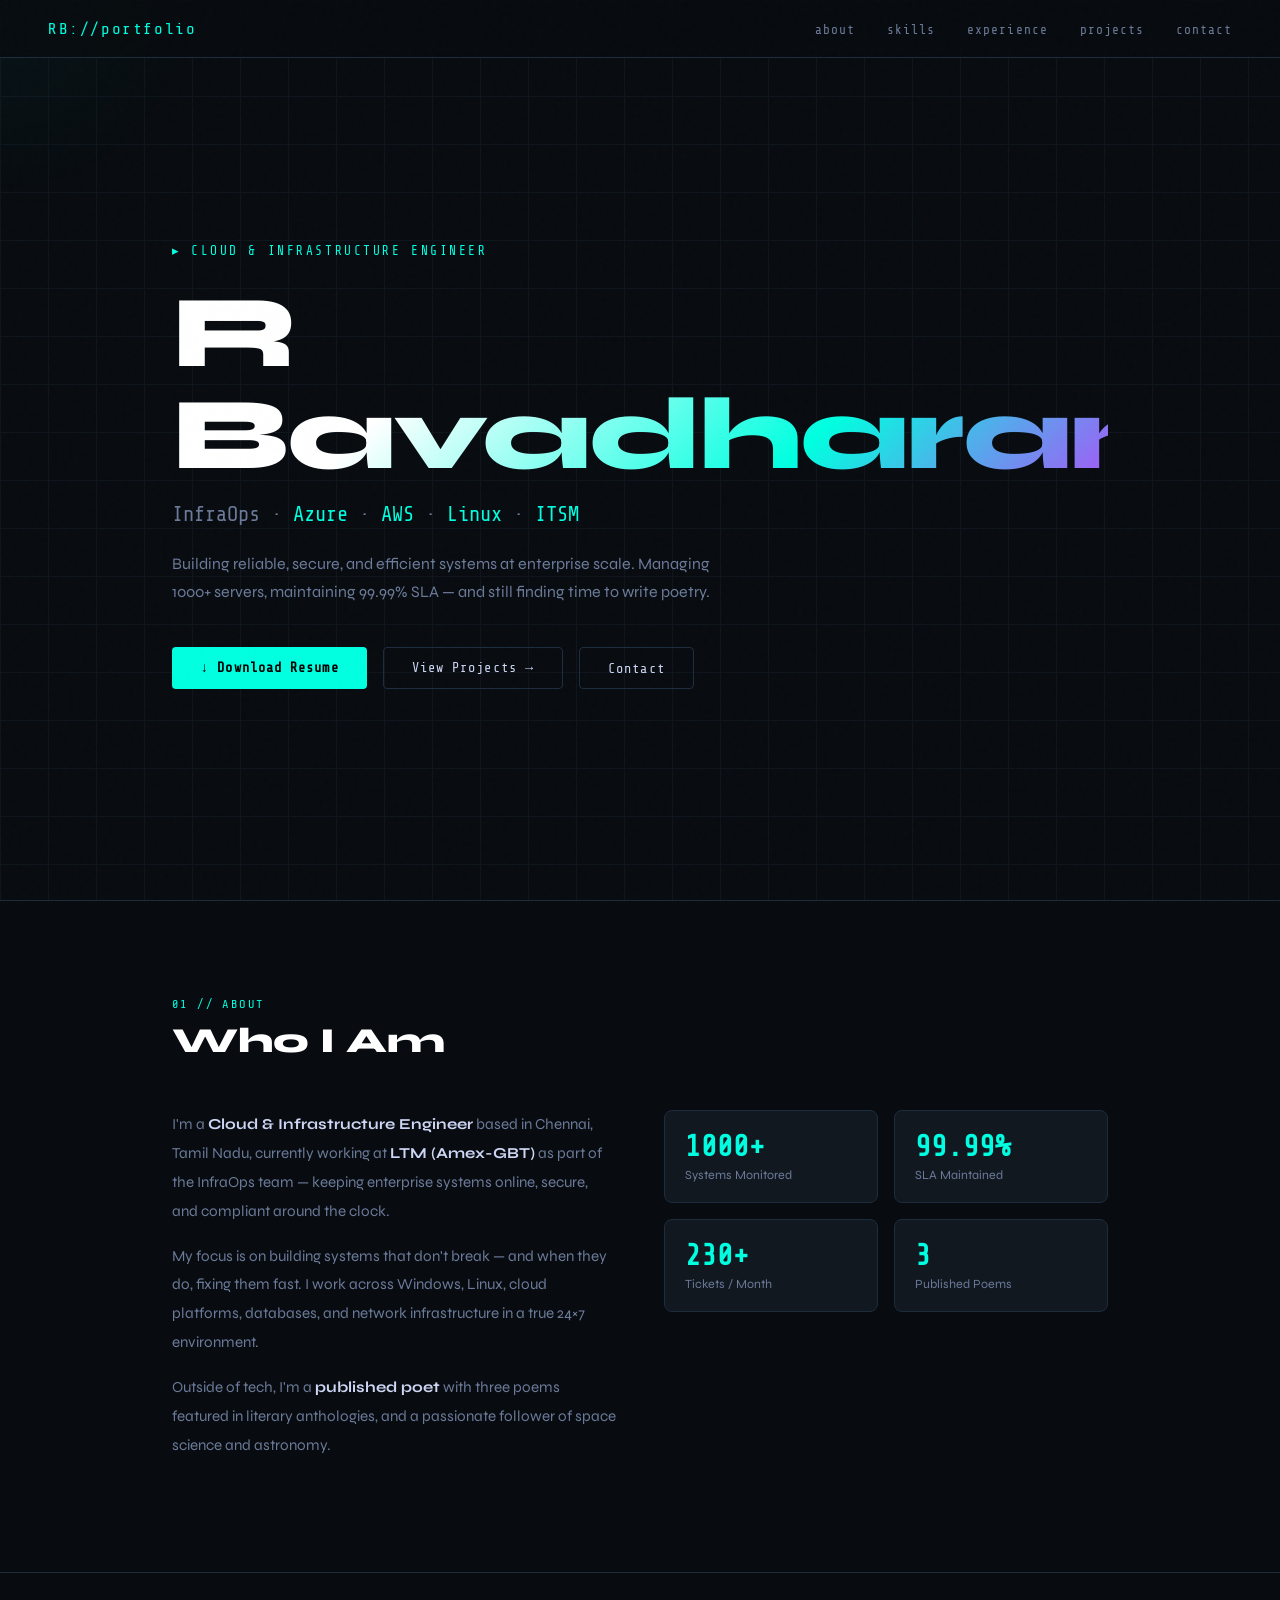
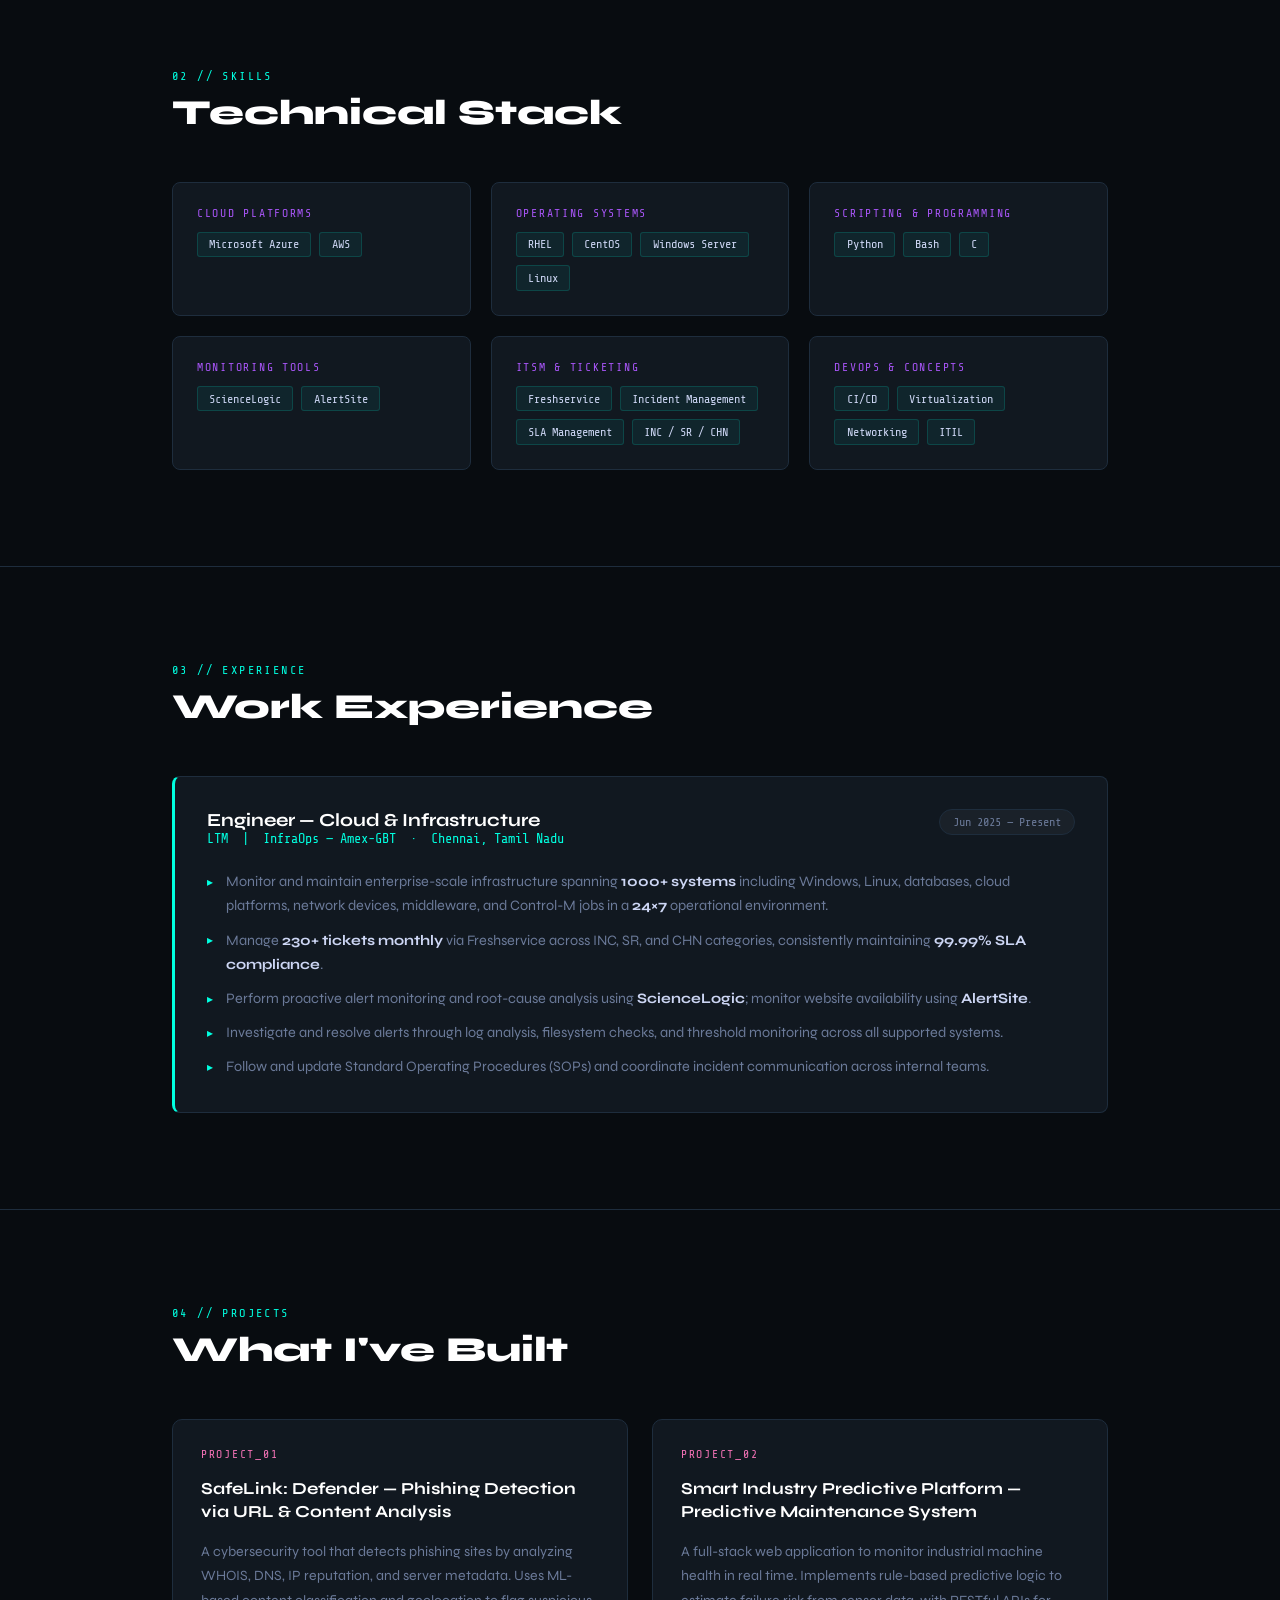
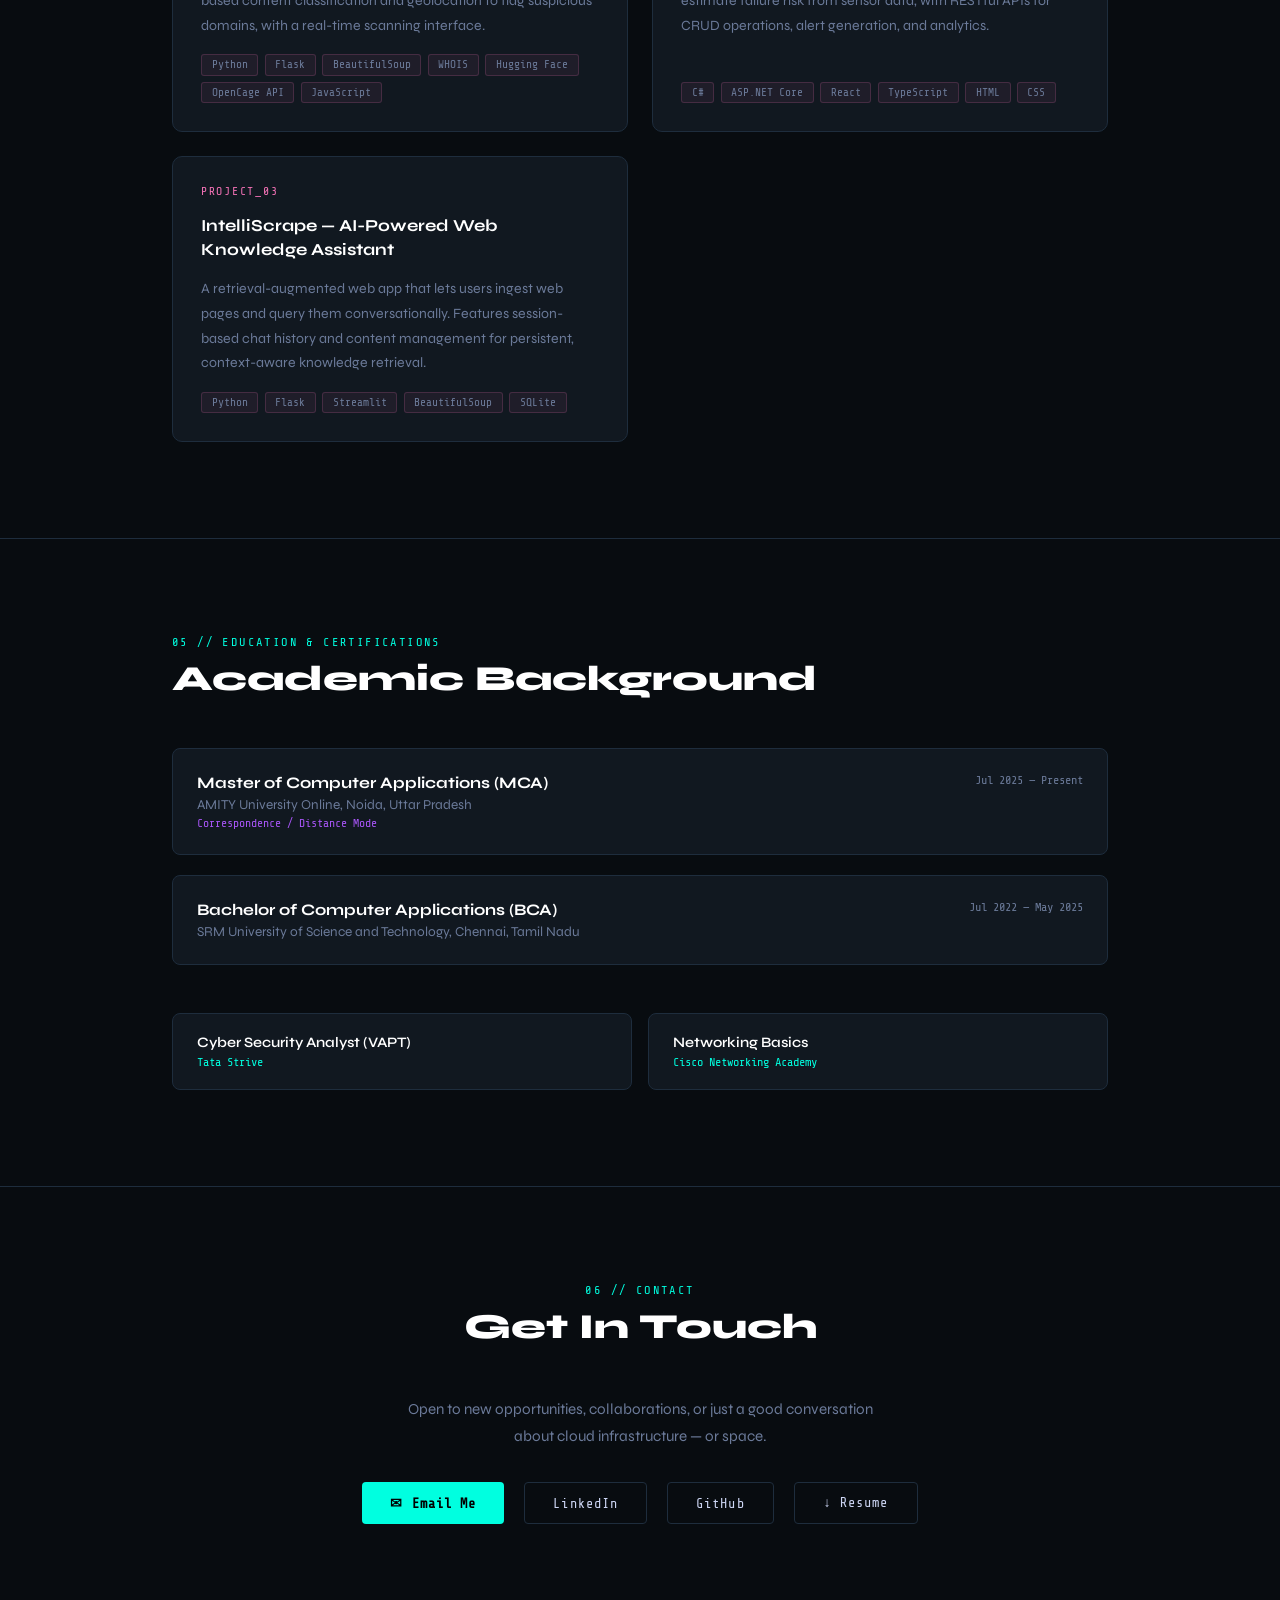
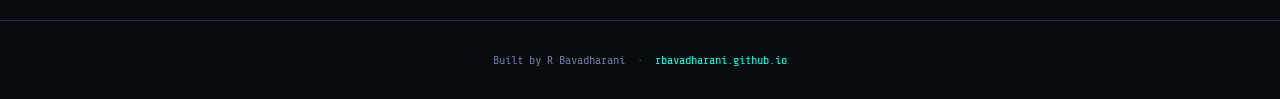
==== portfolio.html @ 6b138f5b "Initial portfolio commit" ====
<!DOCTYPE html>
<html lang="en">
<head>
  <meta charset="UTF-8" />
  <meta name="viewport" content="width=device-width, initial-scale=1.0"/>
  <title>R Bavadharani — Cloud & Infra Engineer</title>
  <link href="https://fonts.googleapis.com/css2?family=Share+Tech+Mono&family=Syne:wght@400;600;700;800&display=swap" rel="stylesheet"/>
  <style>
    :root {
      --bg:       #080c10;
      --surface:  #0d1117;
      --card:     #111820;
      --border:   #1e2d3d;
      --cyan:     #00ffe0;
      --purple:   #a855f7;
      --pink:     #f472b6;
      --text:     #cdd6f4;
      --muted:    #6b7a99;
      --mono:     'Share Tech Mono', monospace;
      --sans:     'Syne', sans-serif;
    }

    *, *::before, *::after { box-sizing: border-box; margin: 0; padding: 0; }

    html { scroll-behavior: smooth; }

    body {
      background: var(--bg);
      color: var(--text);
      font-family: var(--sans);
      overflow-x: hidden;
    }

    /* ── NOISE OVERLAY ── */
    body::before {
      content: '';
      position: fixed;
      inset: 0;
      background-image: url("data:image/svg+xml,%3Csvg viewBox='0 0 200 200' xmlns='http://www.w3.org/2000/svg'%3E%3Cfilter id='n'%3E%3CfeTurbulence type='fractalNoise' baseFrequency='0.9' numOctaves='4' stitchTiles='stitch'/%3E%3C/filter%3E%3Crect width='100%25' height='100%25' filter='url(%23n)' opacity='0.04'/%3E%3C/svg%3E");
      pointer-events: none;
      z-index: 999;
      opacity: 0.4;
    }

    /* ── GRID BG ── */
    body::after {
      content: '';
      position: fixed;
      inset: 0;
      background-image:
        linear-gradient(var(--border) 1px, transparent 1px),
        linear-gradient(90deg, var(--border) 1px, transparent 1px);
      background-size: 48px 48px;
      opacity: 0.3;
      pointer-events: none;
      z-index: 0;
    }

    /* ── NAV ── */
    nav {
      position: fixed;
      top: 0; left: 0; right: 0;
      z-index: 100;
      display: flex;
      justify-content: space-between;
      align-items: center;
      padding: 1.2rem 3rem;
      background: rgba(8,12,16,0.85);
      backdrop-filter: blur(12px);
      border-bottom: 1px solid var(--border);
    }

    .nav-logo {
      font-family: var(--mono);
      font-size: 1rem;
      color: var(--cyan);
      letter-spacing: 0.1em;
    }

    .nav-links { display: flex; gap: 2rem; list-style: none; }
    .nav-links a {
      font-family: var(--mono);
      font-size: 0.8rem;
      color: var(--muted);
      text-decoration: none;
      letter-spacing: 0.08em;
      transition: color 0.2s;
    }
    .nav-links a:hover { color: var(--cyan); }

    /* ── SECTIONS ── */
    section {
      position: relative;
      z-index: 1;
      max-width: 1000px;
      margin: 0 auto;
      padding: 6rem 2rem;
    }

    /* ── HERO ── */
    #hero {
      min-height: 100vh;
      display: flex;
      flex-direction: column;
      justify-content: center;
      padding-top: 8rem;
    }

    .hero-tag {
      font-family: var(--mono);
      font-size: 0.8rem;
      color: var(--cyan);
      letter-spacing: 0.2em;
      text-transform: uppercase;
      margin-bottom: 1.5rem;
      opacity: 0;
      animation: fadeUp 0.6s 0.2s forwards;
    }

    .hero-name {
      font-size: clamp(3rem, 8vw, 6.5rem);
      font-weight: 800;
      line-height: 1;
      letter-spacing: -0.02em;
      background: linear-gradient(135deg, #fff 30%, var(--cyan) 70%, var(--purple) 100%);
      -webkit-background-clip: text;
      -webkit-text-fill-color: transparent;
      background-clip: text;
      opacity: 0;
      animation: fadeUp 0.6s 0.4s forwards;
    }

    .hero-title {
      font-family: var(--mono);
      font-size: clamp(1rem, 2.5vw, 1.3rem);
      color: var(--muted);
      margin-top: 1rem;
      opacity: 0;
      animation: fadeUp 0.6s 0.6s forwards;
    }

    .hero-title span { color: var(--cyan); }

    .hero-desc {
      max-width: 560px;
      font-size: 1rem;
      line-height: 1.8;
      color: var(--muted);
      margin-top: 1.5rem;
      opacity: 0;
      animation: fadeUp 0.6s 0.8s forwards;
    }

    .hero-cta {
      display: flex;
      gap: 1rem;
      margin-top: 2.5rem;
      flex-wrap: wrap;
      opacity: 0;
      animation: fadeUp 0.6s 1s forwards;
    }

    .btn {
      font-family: var(--mono);
      font-size: 0.85rem;
      letter-spacing: 0.08em;
      padding: 0.75rem 1.75rem;
      border-radius: 4px;
      text-decoration: none;
      transition: all 0.25s;
      display: inline-flex;
      align-items: center;
      gap: 0.5rem;
    }

    .btn-primary {
      background: var(--cyan);
      color: #000;
      font-weight: 700;
    }
    .btn-primary:hover {
      background: #fff;
      box-shadow: 0 0 24px rgba(0,255,224,0.4);
      transform: translateY(-2px);
    }

    .btn-outline {
      border: 1px solid var(--border);
      color: var(--text);
      background: transparent;
    }
    .btn-outline:hover {
      border-color: var(--cyan);
      color: var(--cyan);
      transform: translateY(-2px);
    }

    /* ── SECTION HEADER ── */
    .section-label {
      font-family: var(--mono);
      font-size: 0.75rem;
      color: var(--cyan);
      letter-spacing: 0.2em;
      text-transform: uppercase;
      margin-bottom: 0.5rem;
    }

    .section-title {
      font-size: 2.2rem;
      font-weight: 800;
      color: #fff;
      margin-bottom: 3rem;
    }

    /* ── ABOUT ── */
    .about-grid {
      display: grid;
      grid-template-columns: 1fr 1fr;
      gap: 3rem;
      align-items: start;
    }

    .about-text p {
      color: var(--muted);
      line-height: 1.9;
      font-size: 0.95rem;
      margin-bottom: 1rem;
    }

    .about-text p strong { color: var(--text); }

    .stats-grid {
      display: grid;
      grid-template-columns: 1fr 1fr;
      gap: 1rem;
    }

    .stat-card {
      background: var(--card);
      border: 1px solid var(--border);
      border-radius: 8px;
      padding: 1.25rem;
      transition: border-color 0.2s;
    }
    .stat-card:hover { border-color: var(--cyan); }

    .stat-number {
      font-family: var(--mono);
      font-size: 1.8rem;
      color: var(--cyan);
      font-weight: 700;
    }

    .stat-label {
      font-size: 0.78rem;
      color: var(--muted);
      margin-top: 0.25rem;
    }

    /* ── SKILLS ── */
    .skills-grid {
      display: grid;
      grid-template-columns: repeat(auto-fit, minmax(280px, 1fr));
      gap: 1.25rem;
    }

    .skill-card {
      background: var(--card);
      border: 1px solid var(--border);
      border-radius: 8px;
      padding: 1.5rem;
      transition: all 0.25s;
    }
    .skill-card:hover {
      border-color: var(--purple);
      transform: translateY(-3px);
      box-shadow: 0 8px 32px rgba(168,85,247,0.1);
    }

    .skill-category {
      font-family: var(--mono);
      font-size: 0.72rem;
      color: var(--purple);
      letter-spacing: 0.15em;
      text-transform: uppercase;
      margin-bottom: 0.75rem;
    }

    .skill-tags {
      display: flex;
      flex-wrap: wrap;
      gap: 0.5rem;
    }

    .tag {
      font-family: var(--mono);
      font-size: 0.75rem;
      padding: 0.3rem 0.7rem;
      background: rgba(0,255,224,0.06);
      border: 1px solid rgba(0,255,224,0.15);
      border-radius: 3px;
      color: var(--text);
    }

    /* ── EXPERIENCE ── */
    .exp-card {
      background: var(--card);
      border: 1px solid var(--border);
      border-left: 3px solid var(--cyan);
      border-radius: 8px;
      padding: 2rem;
      transition: box-shadow 0.25s;
    }
    .exp-card:hover {
      box-shadow: 0 0 40px rgba(0,255,224,0.06);
    }

    .exp-header {
      display: flex;
      justify-content: space-between;
      align-items: flex-start;
      flex-wrap: wrap;
      gap: 0.5rem;
      margin-bottom: 0.5rem;
    }

    .exp-role { font-size: 1.15rem; font-weight: 700; color: #fff; }
    .exp-company { font-family: var(--mono); font-size: 0.85rem; color: var(--cyan); margin-bottom: 1rem; }
    .exp-date {
      font-family: var(--mono);
      font-size: 0.75rem;
      color: var(--muted);
      background: rgba(255,255,255,0.04);
      padding: 0.3rem 0.8rem;
      border-radius: 20px;
      border: 1px solid var(--border);
      white-space: nowrap;
    }

    .exp-list { list-style: none; display: flex; flex-direction: column; gap: 0.6rem; }
    .exp-list li {
      font-size: 0.9rem;
      color: var(--muted);
      padding-left: 1.2rem;
      position: relative;
      line-height: 1.7;
    }
    .exp-list li::before {
      content: '▸';
      position: absolute;
      left: 0;
      color: var(--cyan);
      font-size: 0.75rem;
      top: 0.1rem;
    }
    .exp-list li strong { color: var(--text); }

    /* ── PROJECTS ── */
    .projects-grid {
      display: grid;
      grid-template-columns: repeat(auto-fit, minmax(300px, 1fr));
      gap: 1.5rem;
    }

    .project-card {
      background: var(--card);
      border: 1px solid var(--border);
      border-radius: 10px;
      padding: 1.75rem;
      display: flex;
      flex-direction: column;
      gap: 1rem;
      transition: all 0.25s;
    }
    .project-card:hover {
      border-color: var(--pink);
      transform: translateY(-4px);
      box-shadow: 0 12px 40px rgba(244,114,182,0.08);
    }

    .project-num {
      font-family: var(--mono);
      font-size: 0.72rem;
      color: var(--pink);
      letter-spacing: 0.15em;
    }

    .project-name {
      font-size: 1.05rem;
      font-weight: 700;
      color: #fff;
      line-height: 1.4;
    }

    .project-desc {
      font-size: 0.88rem;
      color: var(--muted);
      line-height: 1.75;
      flex: 1;
    }

    .project-stack {
      display: flex;
      flex-wrap: wrap;
      gap: 0.4rem;
    }

    .stack-tag {
      font-family: var(--mono);
      font-size: 0.7rem;
      padding: 0.2rem 0.6rem;
      background: rgba(244,114,182,0.06);
      border: 1px solid rgba(244,114,182,0.18);
      border-radius: 3px;
      color: var(--muted);
    }

    /* ── EDUCATION & CERTS ── */
    .edu-grid { display: grid; gap: 1.25rem; }

    .edu-card {
      background: var(--card);
      border: 1px solid var(--border);
      border-radius: 8px;
      padding: 1.5rem;
      display: flex;
      justify-content: space-between;
      align-items: flex-start;
      flex-wrap: wrap;
      gap: 0.75rem;
      transition: border-color 0.2s;
    }
    .edu-card:hover { border-color: var(--purple); }

    .edu-degree { font-size: 1rem; font-weight: 700; color: #fff; }
    .edu-school { font-size: 0.85rem; color: var(--muted); margin-top: 0.2rem; }
    .edu-note { font-family: var(--mono); font-size: 0.72rem; color: var(--purple); margin-top: 0.3rem; }
    .edu-date {
      font-family: var(--mono);
      font-size: 0.75rem;
      color: var(--muted);
      white-space: nowrap;
    }

    .cert-grid { display: grid; grid-template-columns: 1fr 1fr; gap: 1rem; margin-top: 3rem; }

    .cert-card {
      background: var(--card);
      border: 1px solid var(--border);
      border-radius: 8px;
      padding: 1.25rem 1.5rem;
      transition: border-color 0.2s;
    }
    .cert-card:hover { border-color: var(--cyan); }
    .cert-name { font-size: 0.9rem; font-weight: 600; color: #fff; }
    .cert-issuer { font-family: var(--mono); font-size: 0.75rem; color: var(--cyan); margin-top: 0.25rem; }

    /* ── CONTACT ── */
    #contact { text-align: center; }

    .contact-links {
      display: flex;
      justify-content: center;
      gap: 1.25rem;
      flex-wrap: wrap;
      margin-top: 2rem;
    }

    /* ── FOOTER ── */
    footer {
      position: relative;
      z-index: 1;
      text-align: center;
      padding: 2rem;
      border-top: 1px solid var(--border);
      font-family: var(--mono);
      font-size: 0.75rem;
      color: var(--muted);
    }

    /* ── DIVIDER ── */
    .divider {
      border: none;
      border-top: 1px solid var(--border);
      margin: 0;
    }

    /* ── ANIMATIONS ── */
    @keyframes fadeUp {
      from { opacity: 0; transform: translateY(20px); }
      to   { opacity: 1; transform: translateY(0); }
    }

    .reveal {
      opacity: 0;
      transform: translateY(24px);
      transition: opacity 0.6s ease, transform 0.6s ease;
    }
    .reveal.visible {
      opacity: 1;
      transform: translateY(0);
    }

    /* ── GLOW CURSOR ── */
    .glow {
      position: fixed;
      width: 400px; height: 400px;
      border-radius: 50%;
      background: radial-gradient(circle, rgba(0,255,224,0.04) 0%, transparent 70%);
      pointer-events: none;
      transform: translate(-50%, -50%);
      z-index: 0;
      transition: left 0.12s, top 0.12s;
    }

    /* ── RESPONSIVE ── */
    @media (max-width: 700px) {
      nav { padding: 1rem 1.5rem; }
      .nav-links { gap: 1rem; }
      .about-grid { grid-template-columns: 1fr; }
      .cert-grid { grid-template-columns: 1fr; }
      .stats-grid { grid-template-columns: 1fr 1fr; }
    }
  </style>
</head>
<body>

<div class="glow" id="glow"></div>

<!-- NAV -->
<nav>
  <div class="nav-logo">RB://portfolio</div>
  <ul class="nav-links">
    <li><a href="#about">about</a></li>
    <li><a href="#skills">skills</a></li>
    <li><a href="#experience">experience</a></li>
    <li><a href="#projects">projects</a></li>
    <li><a href="#contact">contact</a></li>
  </ul>
</nav>

<!-- HERO -->
<section id="hero">
  <p class="hero-tag">&#x25B8; Cloud & Infrastructure Engineer</p>
  <h1 class="hero-name">R Bavadharani</h1>
  <p class="hero-title">InfraOps · <span>Azure</span> · <span>AWS</span> · <span>Linux</span> · <span>ITSM</span></p>
  <p class="hero-desc">
    Building reliable, secure, and efficient systems at enterprise scale.
    Managing 1000+ servers, maintaining 99.99% SLA — and still finding time to write poetry.
  </p>
  <div class="hero-cta">
    <a href="R_Bavadharani_Resume.pdf" download class="btn btn-primary">↓ Download Resume</a>
    <a href="#projects" class="btn btn-outline">View Projects →</a>
    <a href="#contact" class="btn btn-outline">Contact</a>
  </div>
</section>

<hr class="divider"/>

<!-- ABOUT -->
<section id="about">
  <p class="section-label">01 // about</p>
  <h2 class="section-title reveal">Who I Am</h2>
  <div class="about-grid reveal">
    <div class="about-text">
      <p>I'm a <strong>Cloud & Infrastructure Engineer</strong> based in Chennai, Tamil Nadu, currently working at <strong>LTM (Amex-GBT)</strong> as part of the InfraOps team — keeping enterprise systems online, secure, and compliant around the clock.</p>
      <p>My focus is on building systems that don't break — and when they do, fixing them fast. I work across Windows, Linux, cloud platforms, databases, and network infrastructure in a true 24×7 environment.</p>
      <p>Outside of tech, I'm a <strong>published poet</strong> with three poems featured in literary anthologies, and a passionate follower of space science and astronomy.</p>
    </div>
    <div class="stats-grid">
      <div class="stat-card">
        <div class="stat-number">1000+</div>
        <div class="stat-label">Systems Monitored</div>
      </div>
      <div class="stat-card">
        <div class="stat-number">99.99%</div>
        <div class="stat-label">SLA Maintained</div>
      </div>
      <div class="stat-card">
        <div class="stat-number">230+</div>
        <div class="stat-label">Tickets / Month</div>
      </div>
      <div class="stat-card">
        <div class="stat-number">3</div>
        <div class="stat-label">Published Poems</div>
      </div>
    </div>
  </div>
</section>

<hr class="divider"/>

<!-- SKILLS -->
<section id="skills">
  <p class="section-label">02 // skills</p>
  <h2 class="section-title reveal">Technical Stack</h2>
  <div class="skills-grid">
    <div class="skill-card reveal">
      <div class="skill-category">Cloud Platforms</div>
      <div class="skill-tags">
        <span class="tag">Microsoft Azure</span>
        <span class="tag">AWS</span>
      </div>
    </div>
    <div class="skill-card reveal">
      <div class="skill-category">Operating Systems</div>
      <div class="skill-tags">
        <span class="tag">RHEL</span>
        <span class="tag">CentOS</span>
        <span class="tag">Windows Server</span>
        <span class="tag">Linux</span>
      </div>
    </div>
    <div class="skill-card reveal">
      <div class="skill-category">Scripting & Programming</div>
      <div class="skill-tags">
        <span class="tag">Python</span>
        <span class="tag">Bash</span>
        <span class="tag">C</span>
      </div>
    </div>
    <div class="skill-card reveal">
      <div class="skill-category">Monitoring Tools</div>
      <div class="skill-tags">
        <span class="tag">ScienceLogic</span>
        <span class="tag">AlertSite</span>
      </div>
    </div>
    <div class="skill-card reveal">
      <div class="skill-category">ITSM & Ticketing</div>
      <div class="skill-tags">
        <span class="tag">Freshservice</span>
        <span class="tag">Incident Management</span>
        <span class="tag">SLA Management</span>
        <span class="tag">INC / SR / CHN</span>
      </div>
    </div>
    <div class="skill-card reveal">
      <div class="skill-category">DevOps & Concepts</div>
      <div class="skill-tags">
        <span class="tag">CI/CD</span>
        <span class="tag">Virtualization</span>
        <span class="tag">Networking</span>
        <span class="tag">ITIL</span>
      </div>
    </div>
  </div>
</section>

<hr class="divider"/>

<!-- EXPERIENCE -->
<section id="experience">
  <p class="section-label">03 // experience</p>
  <h2 class="section-title reveal">Work Experience</h2>
  <div class="exp-card reveal">
    <div class="exp-header">
      <div>
        <div class="exp-role">Engineer — Cloud & Infrastructure</div>
        <div class="exp-company">LTM &nbsp;|&nbsp; InfraOps — Amex-GBT &nbsp;·&nbsp; Chennai, Tamil Nadu</div>
      </div>
      <span class="exp-date">Jun 2025 — Present</span>
    </div>
    <ul class="exp-list">
      <li>Monitor and maintain enterprise-scale infrastructure spanning <strong>1000+ systems</strong> including Windows, Linux, databases, cloud platforms, network devices, middleware, and Control-M jobs in a <strong>24×7</strong> operational environment.</li>
      <li>Manage <strong>230+ tickets monthly</strong> via Freshservice across INC, SR, and CHN categories, consistently maintaining <strong>99.99% SLA compliance</strong>.</li>
      <li>Perform proactive alert monitoring and root-cause analysis using <strong>ScienceLogic</strong>; monitor website availability using <strong>AlertSite</strong>.</li>
      <li>Investigate and resolve alerts through log analysis, filesystem checks, and threshold monitoring across all supported systems.</li>
      <li>Follow and update Standard Operating Procedures (SOPs) and coordinate incident communication across internal teams.</li>
    </ul>
  </div>
</section>

<hr class="divider"/>

<!-- PROJECTS -->
<section id="projects">
  <p class="section-label">04 // projects</p>
  <h2 class="section-title reveal">What I've Built</h2>
  <div class="projects-grid">

    <div class="project-card reveal">
      <div class="project-num">PROJECT_01</div>
      <div class="project-name">SafeLink: Defender — Phishing Detection via URL & Content Analysis</div>
      <div class="project-desc">A cybersecurity tool that detects phishing sites by analyzing WHOIS, DNS, IP reputation, and server metadata. Uses ML-based content classification and geolocation to flag suspicious domains, with a real-time scanning interface.</div>
      <div class="project-stack">
        <span class="stack-tag">Python</span>
        <span class="stack-tag">Flask</span>
        <span class="stack-tag">BeautifulSoup</span>
        <span class="stack-tag">WHOIS</span>
        <span class="stack-tag">Hugging Face</span>
        <span class="stack-tag">OpenCage API</span>
        <span class="stack-tag">JavaScript</span>
      </div>
    </div>

    <div class="project-card reveal">
      <div class="project-num">PROJECT_02</div>
      <div class="project-name">Smart Industry Predictive Platform — Predictive Maintenance System</div>
      <div class="project-desc">A full-stack web application to monitor industrial machine health in real time. Implements rule-based predictive logic to estimate failure risk from sensor data, with RESTful APIs for CRUD operations, alert generation, and analytics.</div>
      <div class="project-stack">
        <span class="stack-tag">C#</span>
        <span class="stack-tag">ASP.NET Core</span>
        <span class="stack-tag">React</span>
        <span class="stack-tag">TypeScript</span>
        <span class="stack-tag">HTML</span>
        <span class="stack-tag">CSS</span>
      </div>
    </div>

    <div class="project-card reveal">
      <div class="project-num">PROJECT_03</div>
      <div class="project-name">IntelliScrape — AI-Powered Web Knowledge Assistant</div>
      <div class="project-desc">A retrieval-augmented web app that lets users ingest web pages and query them conversationally. Features session-based chat history and content management for persistent, context-aware knowledge retrieval.</div>
      <div class="project-stack">
        <span class="stack-tag">Python</span>
        <span class="stack-tag">Flask</span>
        <span class="stack-tag">Streamlit</span>
        <span class="stack-tag">BeautifulSoup</span>
        <span class="stack-tag">SQLite</span>
      </div>
    </div>

  </div>
</section>

<hr class="divider"/>

<!-- EDUCATION & CERTS -->
<section id="education">
  <p class="section-label">05 // education & certifications</p>
  <h2 class="section-title reveal">Academic Background</h2>
  <div class="edu-grid reveal">
    <div class="edu-card">
      <div>
        <div class="edu-degree">Master of Computer Applications (MCA)</div>
        <div class="edu-school">AMITY University Online, Noida, Uttar Pradesh</div>
        <div class="edu-note">Correspondence / Distance Mode</div>
      </div>
      <div class="edu-date">Jul 2025 — Present</div>
    </div>
    <div class="edu-card">
      <div>
        <div class="edu-degree">Bachelor of Computer Applications (BCA)</div>
        <div class="edu-school">SRM University of Science and Technology, Chennai, Tamil Nadu</div>
      </div>
      <div class="edu-date">Jul 2022 — May 2025</div>
    </div>
  </div>

  <div class="cert-grid reveal">
    <div class="cert-card">
      <div class="cert-name">Cyber Security Analyst (VAPT)</div>
      <div class="cert-issuer">Tata Strive</div>
    </div>
    <div class="cert-card">
      <div class="cert-name">Networking Basics</div>
      <div class="cert-issuer">Cisco Networking Academy</div>
    </div>
  </div>
</section>

<hr class="divider"/>

<!-- CONTACT -->
<section id="contact">
  <p class="section-label" style="text-align:center">06 // contact</p>
  <h2 class="section-title reveal" style="text-align:center">Get In Touch</h2>
  <p class="reveal" style="color:var(--muted);max-width:480px;margin:0 auto;line-height:1.8;font-size:0.95rem;">
    Open to new opportunities, collaborations, or just a good conversation about cloud infrastructure — or space.
  </p>
  <div class="contact-links reveal">
    <a href="mailto:bavadharanir06124@gmail.com" class="btn btn-primary">✉ Email Me</a>
    <a href="http://www.linkedin.com/in/bavadharani-r061241973" target="_blank" class="btn btn-outline">LinkedIn</a>
    <a href="https://github.com/yourusername" target="_blank" class="btn btn-outline">GitHub</a>
    <a href="R_Bavadharani_Resume.pdf" download class="btn btn-outline">↓ Resume</a>
  </div>
</section>

<footer>
  <p>Built by R Bavadharani &nbsp;·&nbsp; <span style="color:var(--cyan)">rbavadharani.github.io</span></p>
</footer>

<script>
  // Glow cursor
  const glow = document.getElementById('glow');
  document.addEventListener('mousemove', e => {
    glow.style.left = e.clientX + 'px';
    glow.style.top  = e.clientY + 'px';
  });

  // Scroll reveal
  const observer = new IntersectionObserver(entries => {
    entries.forEach(e => {
      if (e.isIntersecting) {
        e.target.classList.add('visible');
      }
    });
  }, { threshold: 0.12 });

  document.querySelectorAll('.reveal').forEach(el => observer.observe(el));
</script>
</body>
</html>
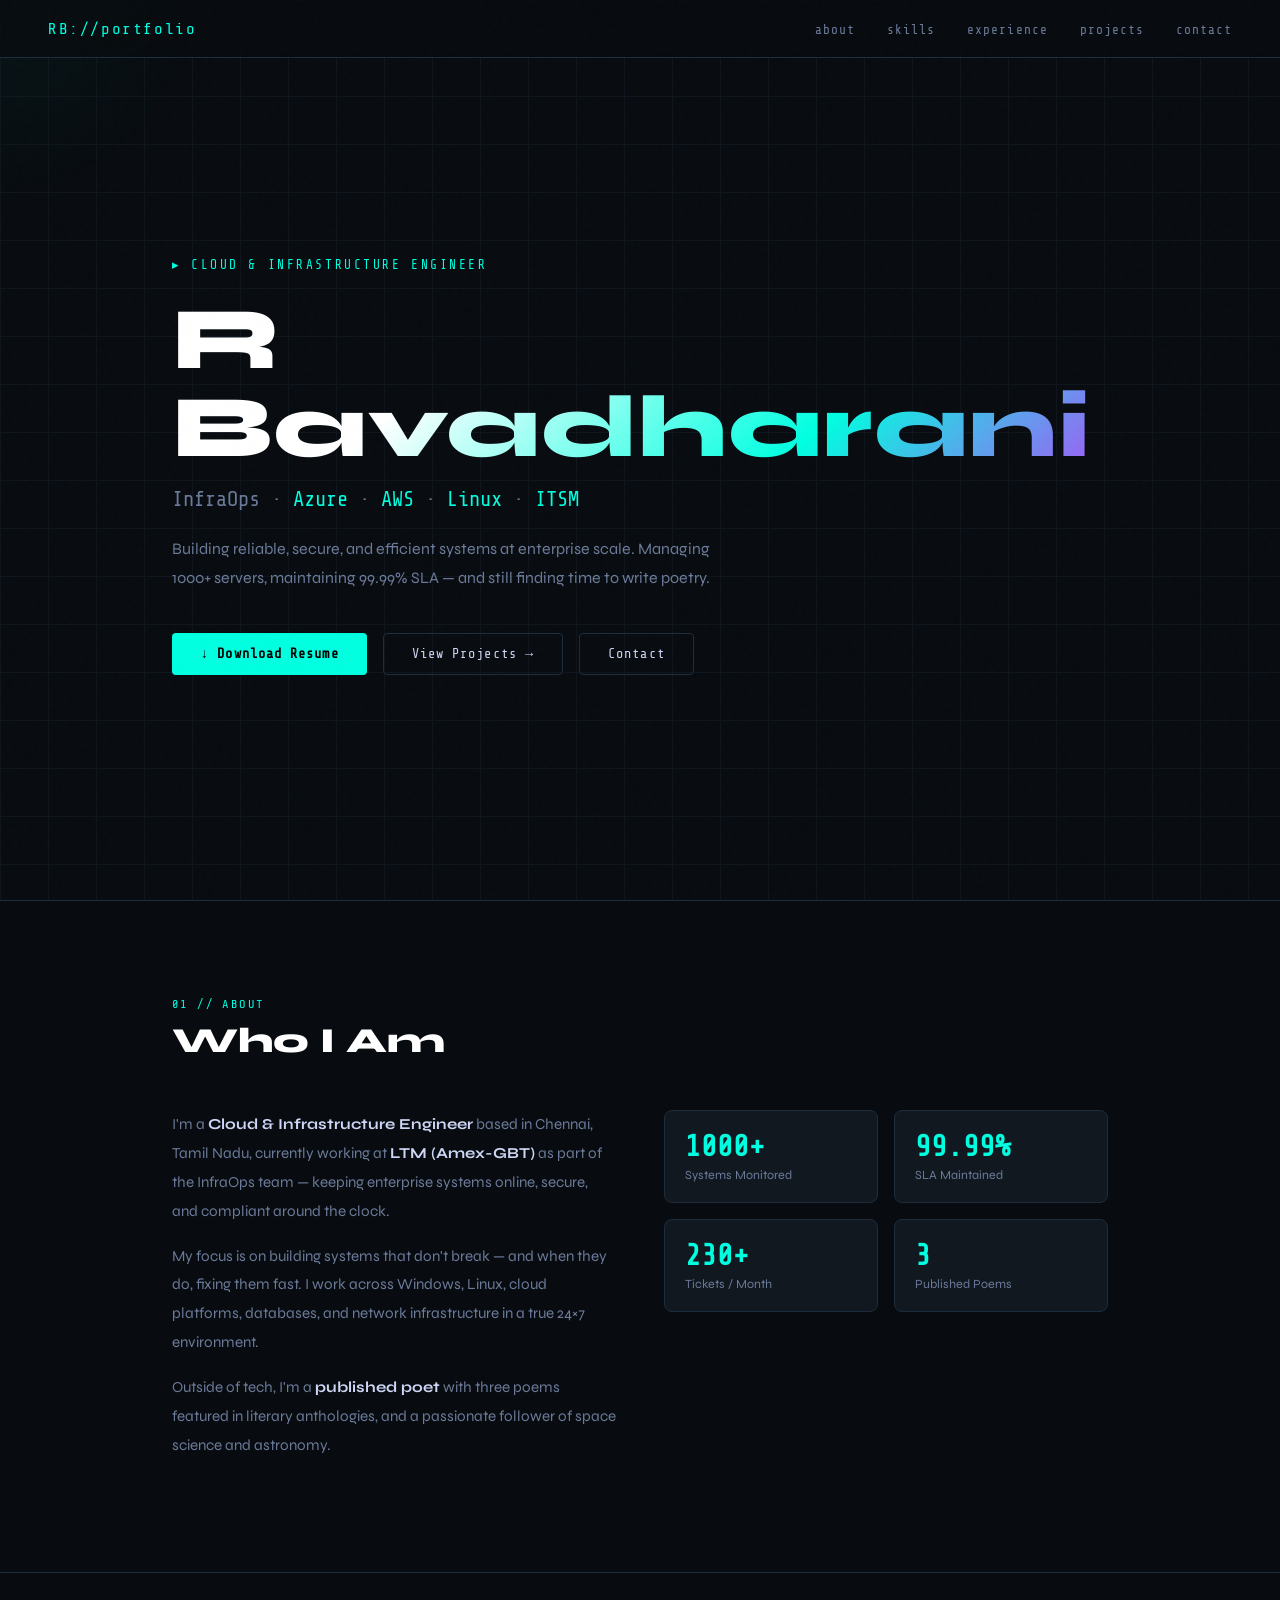
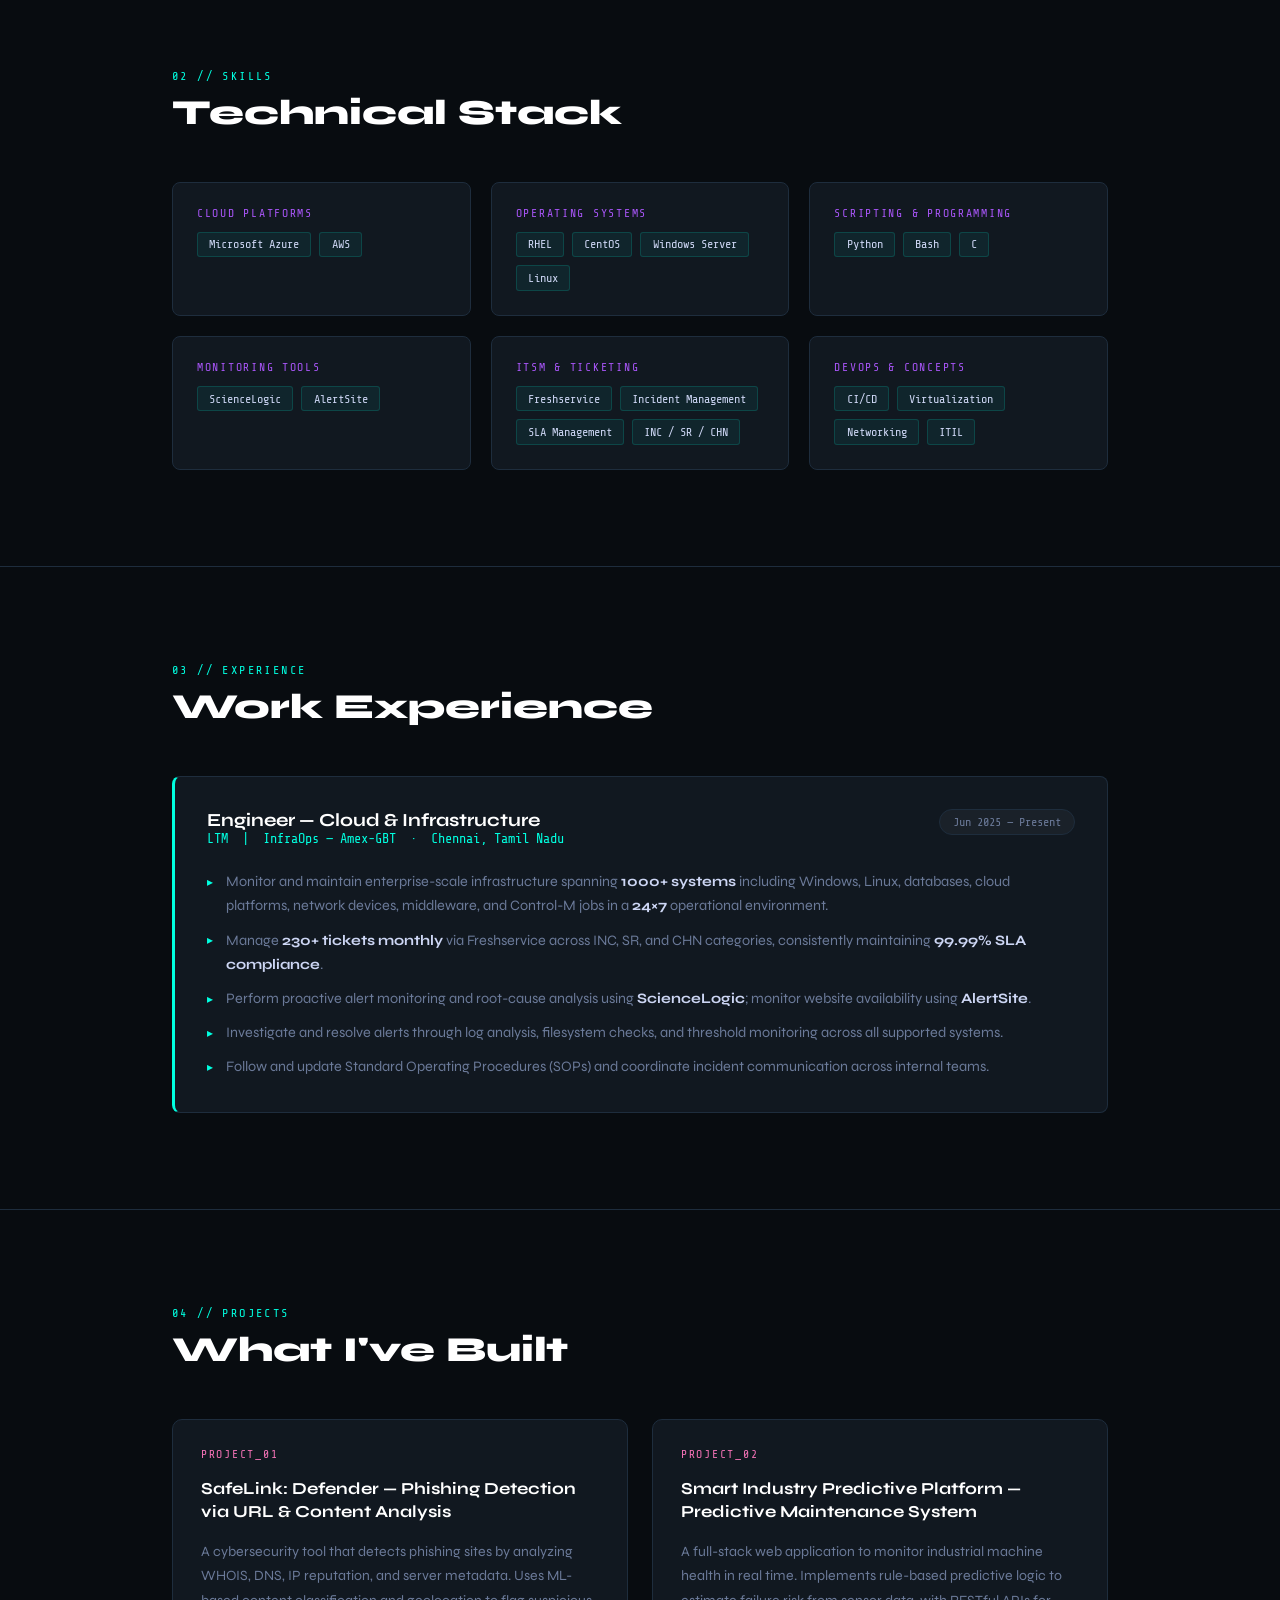
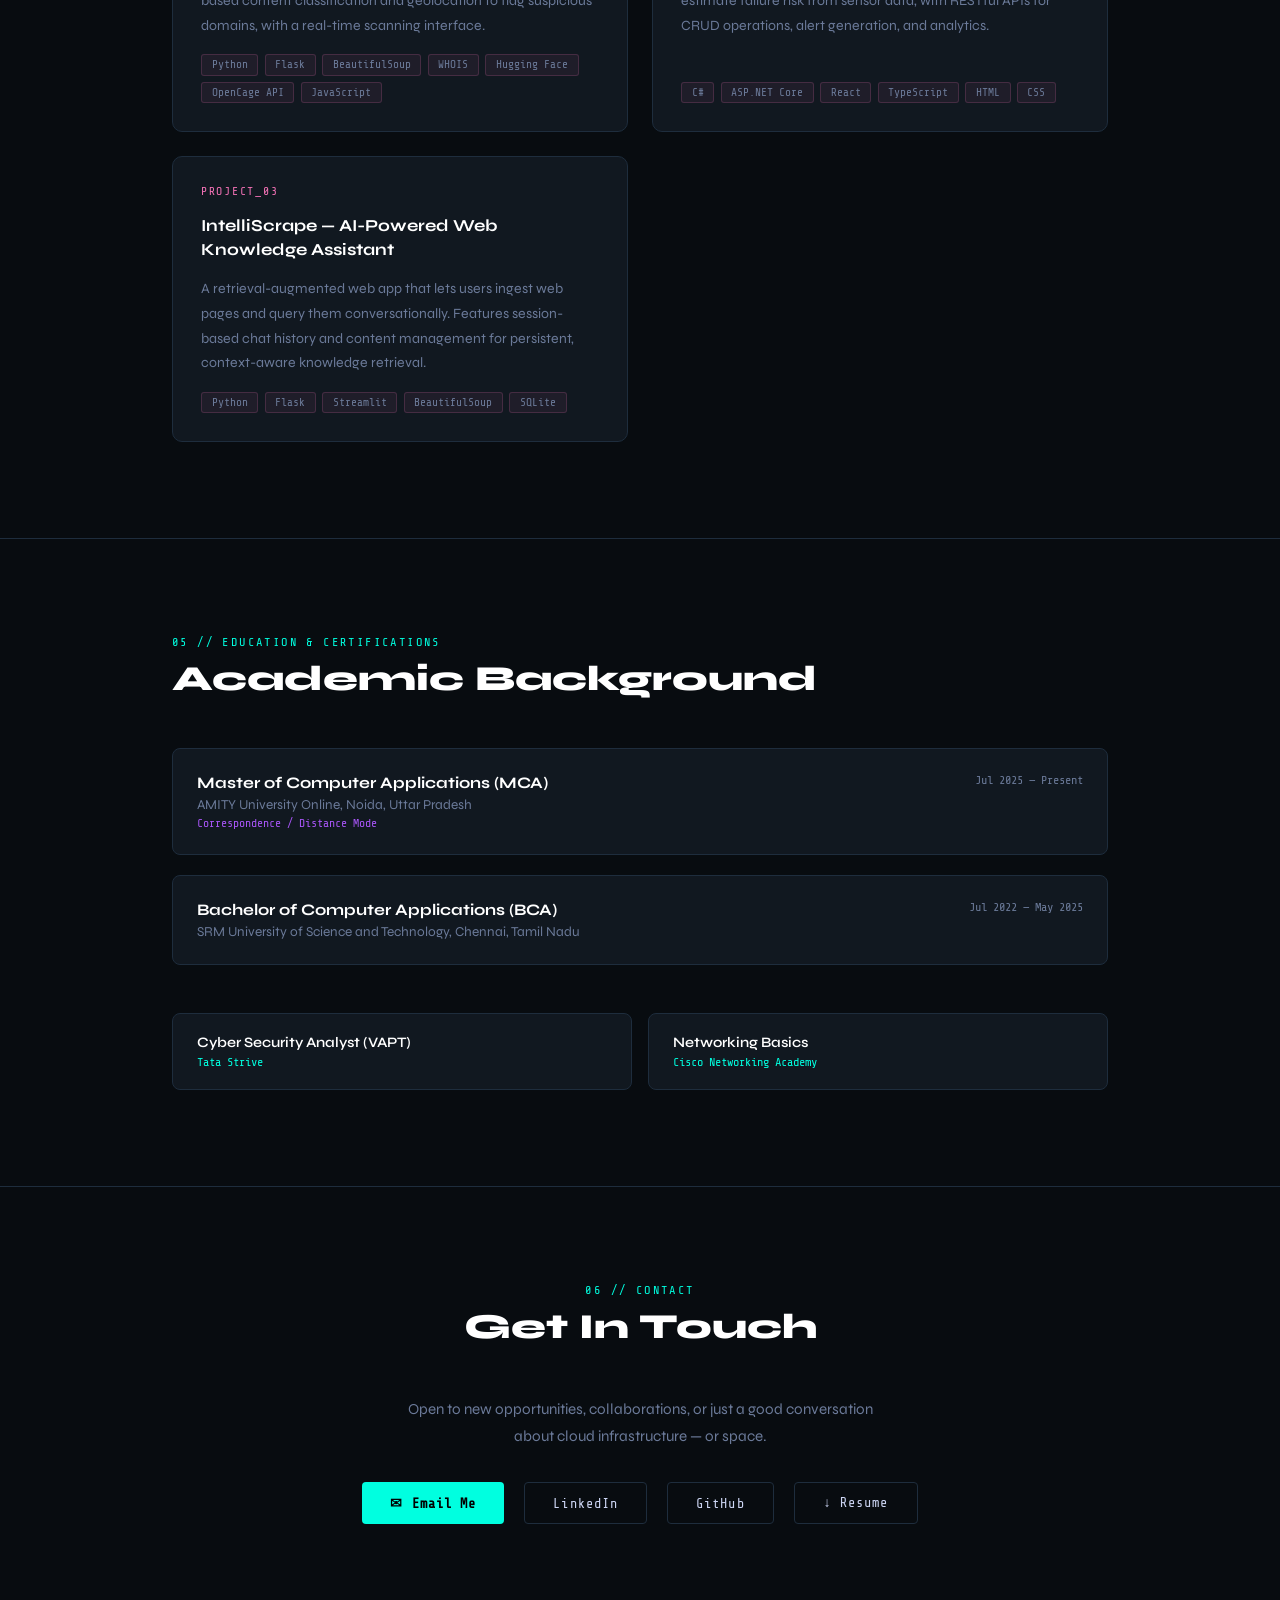
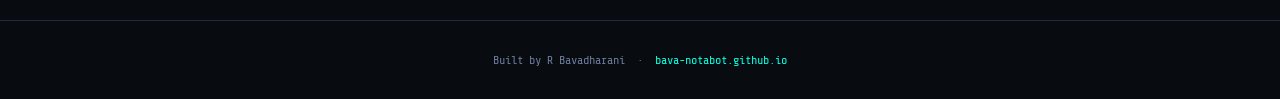
==== commit 6d4b8734: "Fix name overflow and links" ====
--- a/portfolio.html
+++ b/portfolio.html
@@ -118,10 +118,10 @@
     }
 
     .hero-name {
-      font-size: clamp(3rem, 8vw, 6.5rem);
+      font-size: clamp(2.5rem, 7vw, 5.5rem);
       font-weight: 800;
       line-height: 1;
-      letter-spacing: -0.02em;
+      letter-spacing: 0.01em;
       background: linear-gradient(135deg, #fff 30%, var(--cyan) 70%, var(--purple) 100%);
       -webkit-background-clip: text;
       -webkit-text-fill-color: transparent;
@@ -770,15 +770,15 @@
     Open to new opportunities, collaborations, or just a good conversation about cloud infrastructure — or space.
   </p>
   <div class="contact-links reveal">
-    <a href="mailto:bavadharanir06124@gmail.com" class="btn btn-primary">✉ Email Me</a>
-    <a href="http://www.linkedin.com/in/bavadharani-r061241973" target="_blank" class="btn btn-outline">LinkedIn</a>
-    <a href="https://github.com/yourusername" target="_blank" class="btn btn-outline">GitHub</a>
+    <a href="mailto:youremail@example.com" class="btn btn-primary">✉ Email Me</a>
+    <a href="https://linkedin.com/in/yourprofile" target="_blank" class="btn btn-outline">LinkedIn</a>
+    <a href="https://github.com/bava-notabot" target="_blank" class="btn btn-outline">GitHub</a>
     <a href="R_Bavadharani_Resume.pdf" download class="btn btn-outline">↓ Resume</a>
   </div>
 </section>
 
 <footer>
-  <p>Built by R Bavadharani &nbsp;·&nbsp; <span style="color:var(--cyan)">rbavadharani.github.io</span></p>
+  <p>Built by R Bavadharani &nbsp;·&nbsp; <span style="color:var(--cyan)">bava-notabot.github.io</span></p>
 </footer>
 
 <script>
